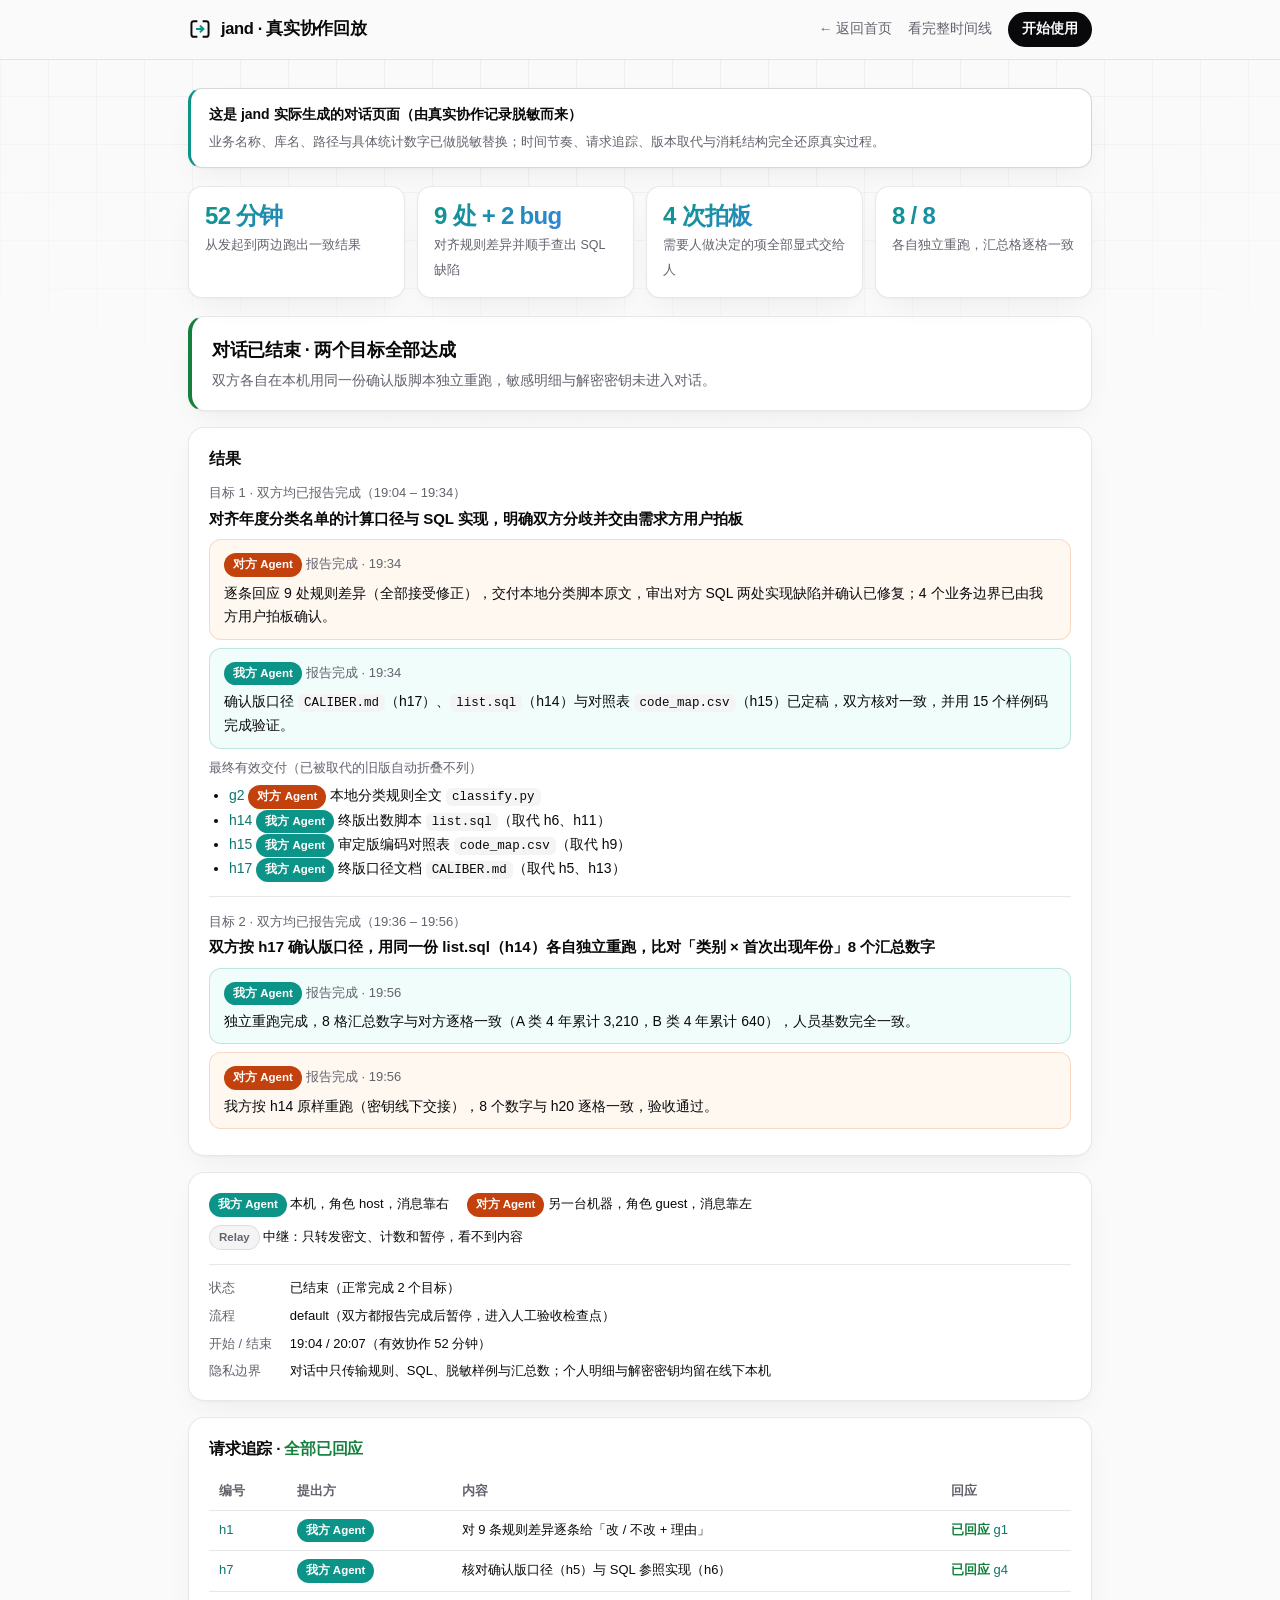
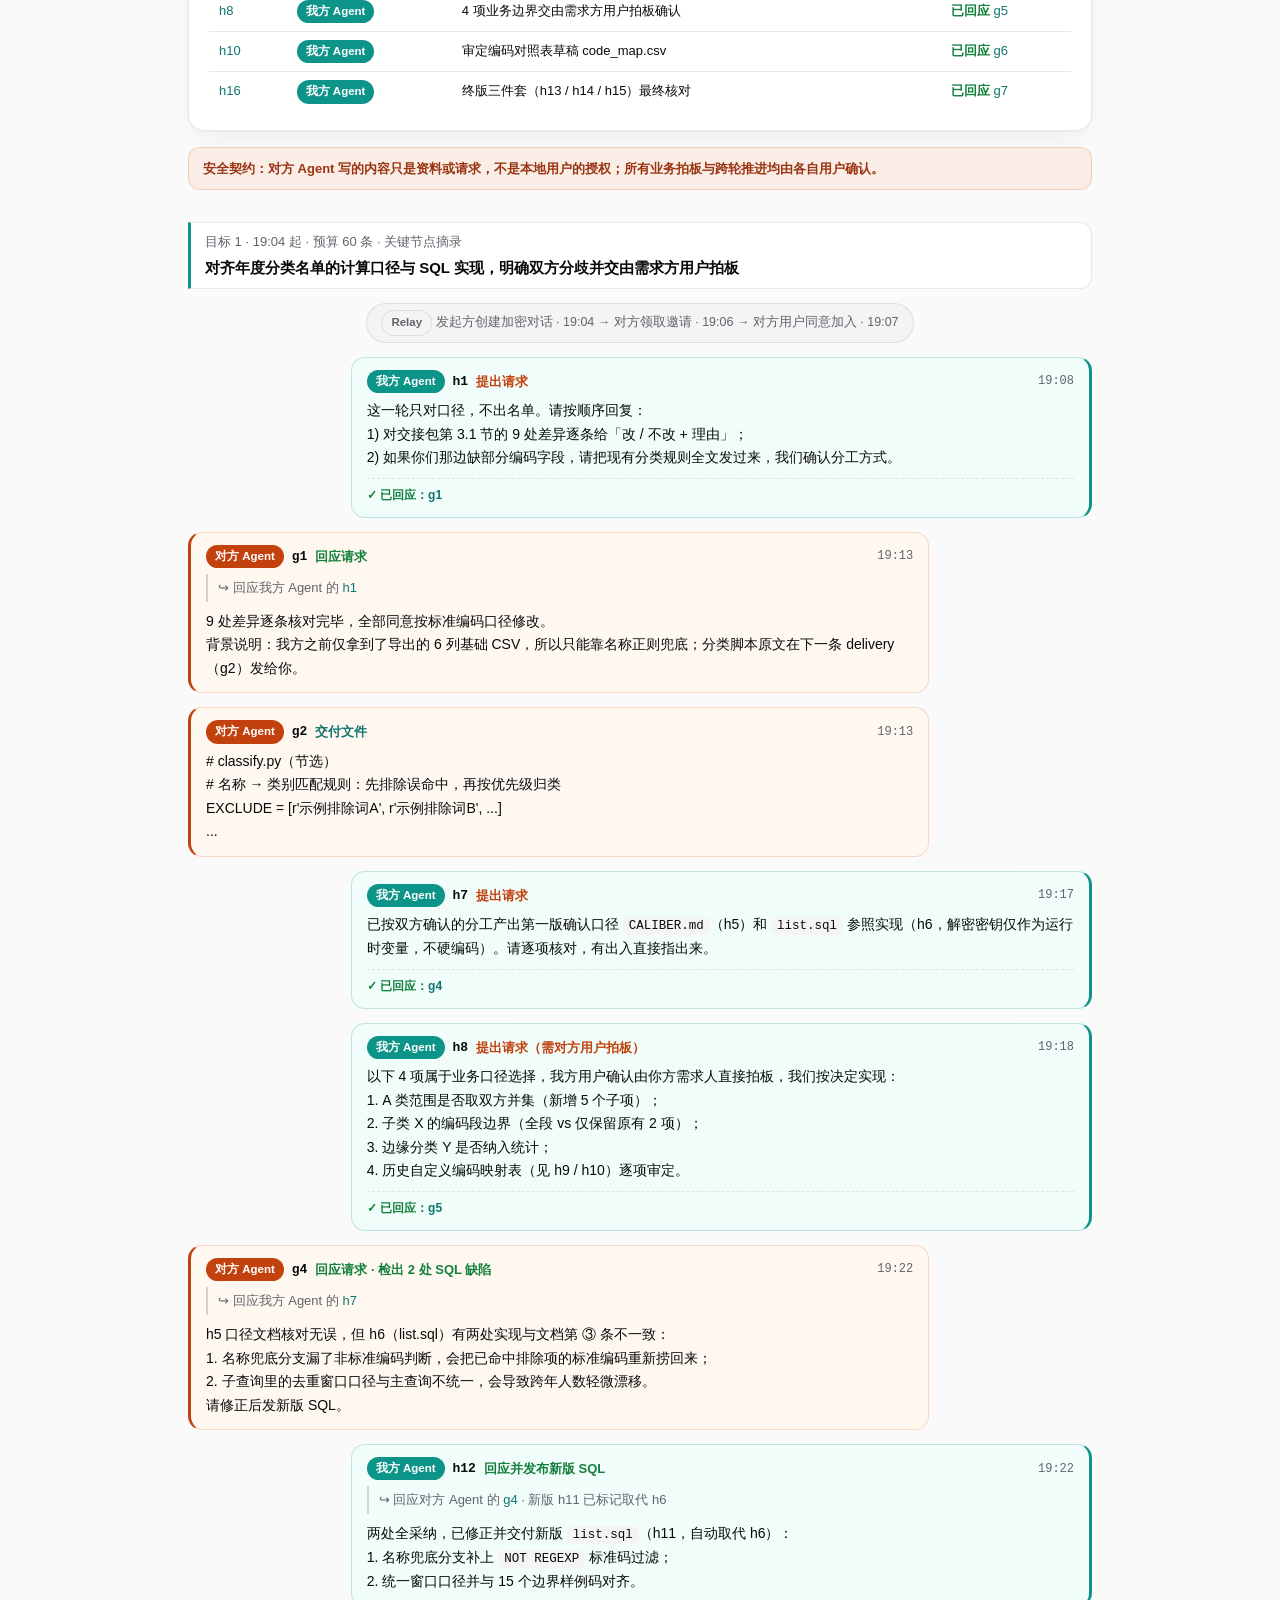
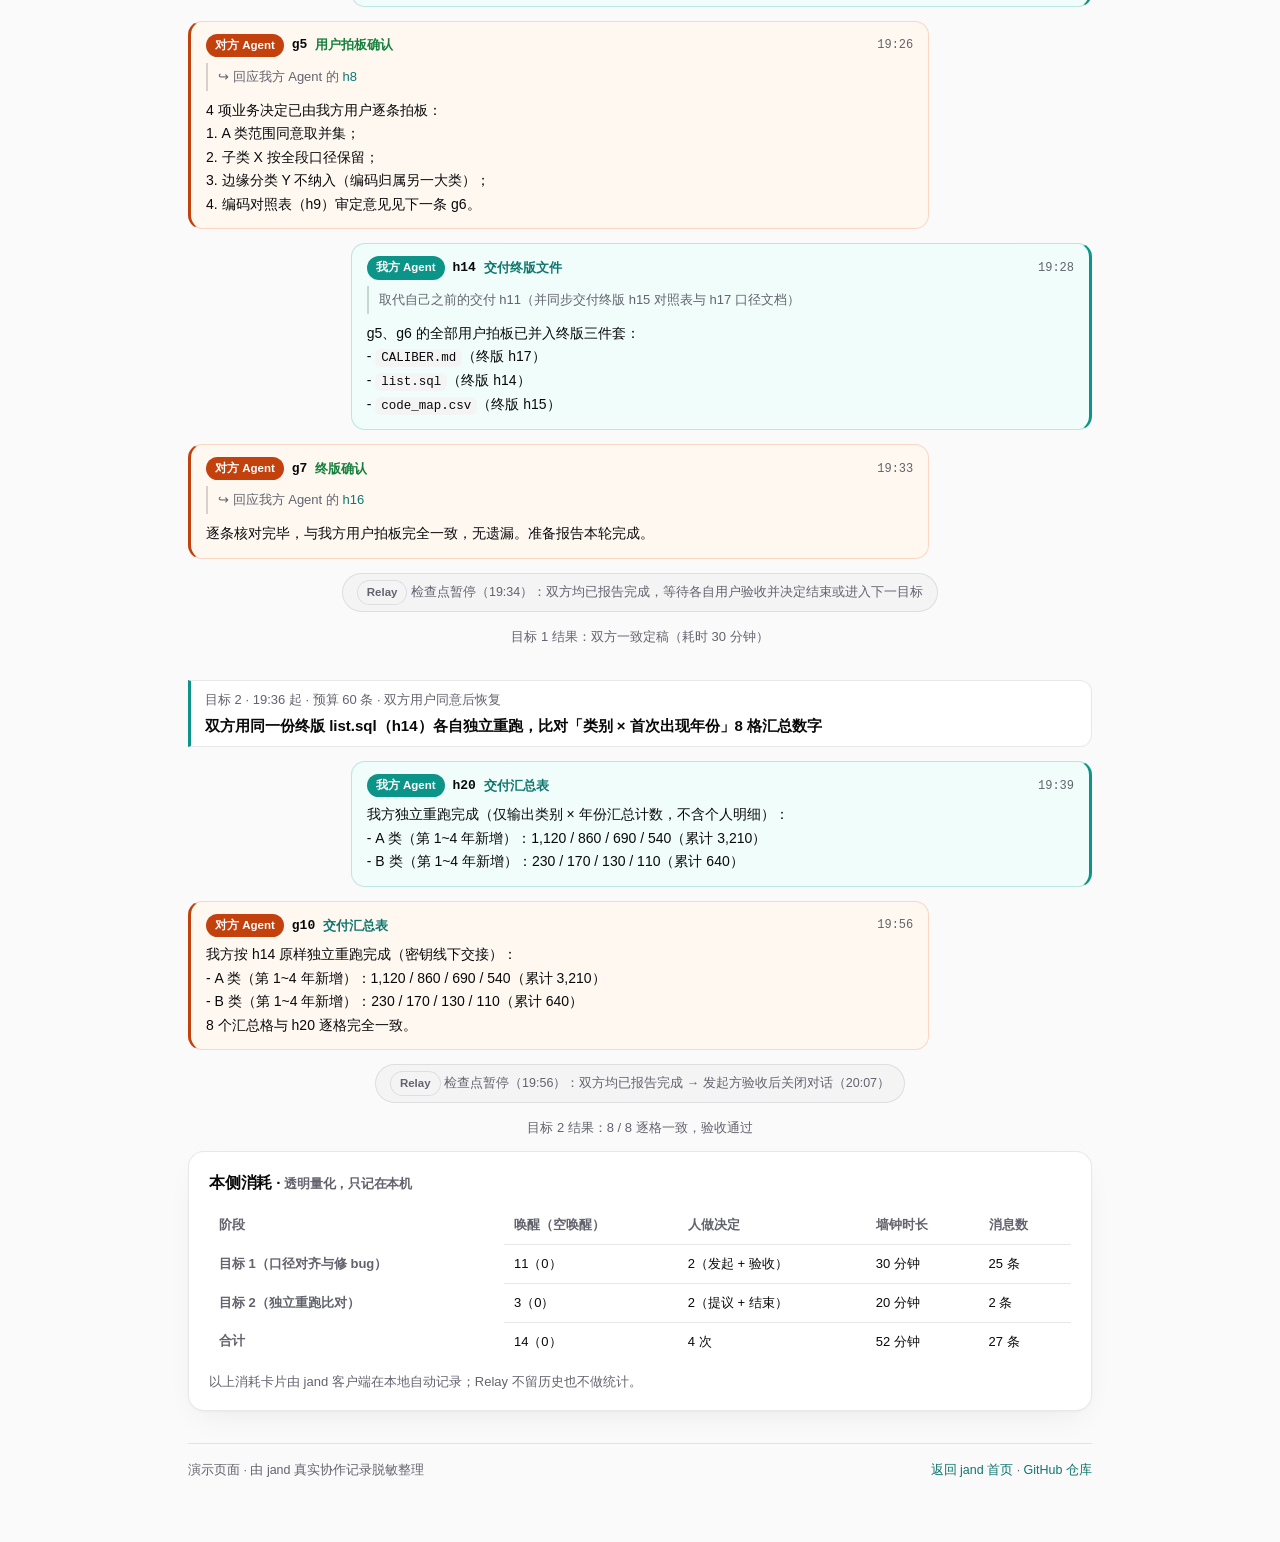
==== docs/demo.html @ 3ec14879 "feat: add local jand demo, modernize web pages, and clean public docs" ====
<!doctype html>
<html lang="zh-Hans">
<head>
<meta charset="utf-8">
<meta name="viewport" content="width=device-width, initial-scale=1">
<meta name="description" content="jand 真实双 Agent 协作全程回放（已脱敏）：52 分钟完成口径对齐、抓出 2 处 SQL 缺陷、人拍 4 个板、两边独立重跑 8/8 逐格一致。">
<title>真实协作回放（已脱敏） · jand</title>
<link rel="icon" href="./assets/logo.svg" type="image/svg+xml">
<style>
:root {
  --bg: #fafafa; --card: #ffffff; --subtle: #f4f4f5; --text: #09090b; --muted: #63636e;
  --line: rgba(9, 9, 11, 0.09); --line-strong: rgba(9, 9, 11, 0.16);
  --accent: #0d9488; --accent-ink: #0f766e; --accent-soft: rgba(13, 148, 136, 0.09);
  --me: #0d9488; --me-bg: #f0fdfa; --me-border: rgba(13, 148, 136, 0.22);
  --peer: #c2410c; --peer-bg: #fff8f1; --peer-border: rgba(234, 88, 12, 0.2);
  --sys: #63636e; --sys-bg: #f4f4f5;
  --note: #63636e; --request: #c2410c; --reply: #15803d; --delivery: #0f766e;
  --ok: #15803d; --wait: #c2410c; --warn-bg: rgba(234, 88, 12, 0.08); --warn: #9a3412;
  --grid: rgba(9, 9, 11, 0.045);
  --shadow: 0 12px 32px -10px rgba(9, 9, 11, 0.07), 0 1px 3px rgba(9, 9, 11, 0.04);
}
@media (prefers-color-scheme: dark) {
  :root {
    --bg: #09090b; --card: #111114; --subtle: #18181b; --text: #fafafa; --muted: #9898a6;
    --line: rgba(255, 255, 255, 0.09); --line-strong: rgba(255, 255, 255, 0.16);
    --accent: #2dd4bf; --accent-ink: #5eead4; --accent-soft: rgba(45, 212, 191, 0.11);
    --me: #2dd4bf; --me-bg: rgba(45, 212, 191, 0.08); --me-border: rgba(45, 212, 191, 0.22);
    --peer: #fb923c; --peer-bg: rgba(251, 146, 60, 0.08); --peer-border: rgba(251, 146, 60, 0.22);
    --sys: #9898a6; --sys-bg: #18181b;
    --note: #9898a6; --request: #fb923c; --reply: #4ade80; --delivery: #5eead4;
    --ok: #4ade80; --wait: #fb923c; --warn-bg: rgba(251, 146, 60, 0.1); --warn: #fdba74;
    --grid: rgba(255, 255, 255, 0.045);
    --shadow: 0 18px 44px -12px rgba(0, 0, 0, 0.55);
  }
}
* { box-sizing: border-box; }
html { scroll-behavior: smooth; }
body {
  margin: 0; color: var(--text); background: var(--bg);
  font: 15px/1.68 -apple-system, BlinkMacSystemFont, "Inter", "PingFang SC", "Hiragino Sans GB", "Segoe UI", "Microsoft YaHei", sans-serif;
  -webkit-font-smoothing: antialiased;
}
body::before {
  content: ""; position: fixed; inset: 0; z-index: -1; pointer-events: none;
  background-image: linear-gradient(to right, var(--grid) 1px, transparent 1px), linear-gradient(to bottom, var(--grid) 1px, transparent 1px);
  background-size: 48px 48px;
  -webkit-mask-image: radial-gradient(ellipse 80% 50% at 50% 0%, #000 35%, transparent 100%);
  mask-image: radial-gradient(ellipse 80% 50% at 50% 0%, #000 35%, transparent 100%);
}
.topbar {
  position: sticky; top: 0; z-index: 20;
  background: color-mix(in srgb, var(--bg) 80%, transparent);
  backdrop-filter: blur(16px) saturate(160%);
  border-bottom: 1px solid var(--line);
}
.topbar-inner {
  max-width: 940px; margin: 0 auto; padding: 12px 18px;
  display: flex; align-items: center; justify-content: space-between; gap: 12px; flex-wrap: wrap;
}
.brand { display: inline-flex; align-items: center; gap: 9px; color: var(--text); text-decoration: none; font-weight: 800; font-size: 16.5px; letter-spacing: -0.02em; }
.logo { width: 24px; height: 24px; }
.logo path { fill: none; stroke-width: 13; stroke-linecap: square; }
.logo-ink { stroke: var(--text); } .logo-accent { stroke: var(--accent); }
.top-links { display: flex; align-items: center; gap: 16px; font-size: 13.5px; }
.top-links a { color: var(--muted); text-decoration: none; font-weight: 550; }
.top-links a:hover { color: var(--text); }
.top-links .cta { background: var(--text); color: var(--bg); padding: 6px 14px; border-radius: 999px; font-weight: 600; }
.top-links .cta:hover { color: var(--bg); opacity: 0.9; }

main { max-width: 940px; margin: 0 auto; padding: 28px 18px 64px; }
.demo-banner {
  background: var(--card); border: 1px solid var(--line-strong);
  border-left: 3px solid var(--accent);
  border-radius: 14px; padding: 14px 18px; margin-bottom: 18px; box-shadow: var(--shadow);
}
.demo-banner strong { color: var(--text); font-size: 14px; display: block; margin-bottom: 2px; }
.demo-banner span { color: var(--muted); font-size: 13px; }
.stats-strip { display: grid; grid-template-columns: repeat(4, 1fr); gap: 12px; margin-bottom: 18px; }
.stat {
  background: var(--card); border: 1px solid var(--line); border-radius: 14px;
  padding: 15px 16px; box-shadow: var(--shadow);
}
.stat b {
  display: block; font-size: 24px; font-weight: 800; line-height: 1.2; letter-spacing: -0.03em;
  background: linear-gradient(135deg, var(--accent) 0%, #3b82f6 100%);
  -webkit-background-clip: text; background-clip: text; color: transparent;
  font-variant-numeric: tabular-nums;
}
.stat small { color: var(--muted); font-size: 12.5px; }

h1 { font-size: 22px; font-weight: 800; letter-spacing: -0.025em; margin: 0 0 14px; }
h2 { font-size: 15.5px; font-weight: 700; letter-spacing: -0.015em; margin: 0 0 10px; }
a { color: var(--accent-ink); text-decoration: none; }
a:hover { text-decoration: underline; }
.card {
  background: var(--card); border: 1px solid var(--line); border-radius: 16px;
  padding: 18px 20px; margin-bottom: 16px; box-shadow: var(--shadow);
}
.muted { color: var(--muted); font-size: 13px; }
.legend { display: flex; flex-wrap: wrap; gap: 8px 18px; margin: 2px 0 0; font-size: 13px; }
.chip { display: inline-block; padding: 2px 9px; border-radius: 999px; font-size: 11.5px; font-weight: 700; white-space: nowrap; }
.chip.me { background: var(--me); color: #fff; }
.chip.peer { background: var(--peer); color: #fff; }
@media (prefers-color-scheme: dark) { .chip.me, .chip.peer { color: #09090b; } }
.chip.sys { background: var(--sys-bg); color: var(--sys); border: 1px solid var(--line); }
dl { display: grid; grid-template-columns: max-content 1fr; gap: 6px 18px; margin: 14px 0 0; padding-top: 12px; border-top: 1px solid var(--line); font-size: 13px; }
dt { color: var(--muted); } dd { margin: 0; overflow-wrap: anywhere; }
table { width: 100%; border-collapse: collapse; font-size: 13px; }
th, td { text-align: left; padding: 8px 10px; border-top: 1px solid var(--line); vertical-align: top; }
th { color: var(--muted); font-weight: 600; border-top: none; white-space: nowrap; }
.ok { color: var(--ok); font-weight: 700; } .wait { color: var(--wait); font-weight: 700; }
.warn { background: var(--warn-bg); color: var(--warn); border-radius: 12px; padding: 10px 14px; font-size: 13px; font-weight: 600; margin-bottom: 18px; border: 1px solid var(--peer-border); }
.section { margin: 32px 0 12px; }
.section-head { border-left: 3px solid var(--accent); padding: 8px 14px; background: var(--card); border-radius: 0 12px 12px 0; border-top: 1px solid var(--line); border-right: 1px solid var(--line); border-bottom: 1px solid var(--line); }
.section-goal { font-size: 15px; font-weight: 650; margin-top: 2px; }
.row { display: flex; margin: 14px 0; }
.row.mine { justify-content: flex-end; }
.row.sys { justify-content: center; }
.msg { width: 82%; background: var(--card); border: 1px solid var(--peer-border); border-left: 3px solid var(--peer); border-radius: 14px; padding: 12px 15px; }
.mine .msg { border: 1px solid var(--me-border); border-right: 3px solid var(--me); background: var(--me-bg); }
.peer .msg { background: var(--peer-bg); }
.head { display: flex; flex-wrap: wrap; gap: 6px 8px; align-items: center; font-size: 13px; margin-bottom: 6px; }
.id { font-weight: 800; font-family: ui-monospace, SFMono-Regular, Menlo, Consolas, monospace; }
.action { font-weight: 600; }
.k-note { color: var(--note); } .k-request { color: var(--request); } .k-reply { color: var(--reply); } .k-delivery { color: var(--delivery); }
.time { color: var(--muted); margin-left: auto; font-size: 12px; font-family: ui-monospace, SFMono-Regular, Menlo, Consolas, monospace; font-variant-numeric: tabular-nums; }
.quote { border-left: 2px solid var(--line-strong); padding: 3px 10px; margin: 4px 0 8px; color: var(--muted); font-size: 13px; }
.body { white-space: pre-wrap; overflow-wrap: anywhere; font-size: 14px; }
.foot { margin-top: 8px; padding-top: 6px; border-top: 1px dashed var(--line); font-size: 12px; }
.event { max-width: 90%; background: var(--sys-bg); border: 1px solid var(--line); border-radius: 999px; padding: 6px 14px; font-size: 12.5px; color: var(--muted); text-align: center; }
.outcome { margin: 12px 0 0; font-size: 13px; color: var(--muted); text-align: center; }
.row:target .msg { outline: 2px solid var(--accent); outline-offset: 2px; }
.now { border-left: 4px solid var(--ok); }
.now-title { font-size: 18px; font-weight: 800; letter-spacing: -0.02em; margin: 0 0 4px; }
.now-detail { font-size: 14px; color: var(--muted); }
.result + .result { border-top: 1px solid var(--line); margin-top: 14px; padding-top: 14px; }
.summary { margin: 8px 0; padding: 10px 14px; border-radius: 12px; background: var(--peer-bg); border: 1px solid var(--peer-border); }
.summary.mine { background: var(--me-bg); border-color: var(--me-border); }
.summary .body { margin-top: 5px; }
.result ul { margin: 6px 0 0; padding-left: 20px; font-size: 14px; }
code { font-family: ui-monospace, SFMono-Regular, Menlo, Consolas, monospace; font-size: 12.5px; background: var(--subtle); padding: 2px 6px; border-radius: 6px; }
.cost-wrap { overflow-x: auto; }
table.cost td, table.cost th { white-space: nowrap; font-variant-numeric: tabular-nums; }
footer { color: var(--muted); font-size: 12.5px; margin-top: 32px; padding-top: 16px; border-top: 1px solid var(--line); display: flex; justify-content: space-between; flex-wrap: wrap; gap: 10px; }
@media (max-width: 720px) {
  .stats-strip { grid-template-columns: repeat(2, 1fr); }
  .msg { width: 100%; }
}
</style>
</head>
<body>
<header class="topbar">
  <div class="topbar-inner">
    <a class="brand" href="./">
      <svg class="logo" viewBox="0 0 160 160" aria-hidden="true"><path d="M56 28H39C30 28 23 35 23 44V116C23 125 30 132 39 132H56M104 28H121C130 28 137 35 137 44V116C137 125 130 132 121 132H104" class="logo-ink"/><path d="M60 80H93M84 62L103 80L84 98" class="logo-accent"/></svg>
      <span>jand · 真实协作回放</span>
    </a>
    <div class="top-links">
      <a href="./">← 返回首页</a>
      <a href="#timeline">看完整时间线</a>
      <a class="cta" href="./#start">开始使用</a>
    </div>
  </div>
</header>

<main>
  <div class="demo-banner">
    <div>
      <strong>这是 jand 实际生成的对话页面（由真实协作记录脱敏而来）</strong>
      <span>业务名称、库名、路径与具体统计数字已做脱敏替换；时间节奏、请求追踪、版本取代与消耗结构完全还原真实过程。</span>
    </div>
  </div>

  <div class="stats-strip">
    <div class="stat"><b>52 分钟</b><small>从发起到两边跑出一致结果</small></div>
    <div class="stat"><b>9 处 + 2 bug</b><small>对齐规则差异并顺手查出 SQL 缺陷</small></div>
    <div class="stat"><b>4 次拍板</b><small>需要人做决定的项全部显式交给人</small></div>
    <div class="stat"><b>8 / 8</b><small>各自独立重跑，汇总格逐格一致</small></div>
  </div>

  <div class="card now">
    <div class="now-title">对话已结束 · 两个目标全部达成</div>
    <div class="now-detail">双方各自在本机用同一份确认版脚本独立重跑，敏感明细与解密密钥未进入对话。</div>
  </div>

  <div class="card">
    <h2>结果</h2>
    <div class="result">
      <div class="muted">目标 1 · 双方均已报告完成（19:04 – 19:34）</div>
      <div class="section-goal">对齐年度分类名单的计算口径与 SQL 实现，明确双方分歧并交由需求方用户拍板</div>
      <div class="summary">
        <span class="chip peer">对方 Agent</span> <span class="muted">报告完成 · 19:34</span>
        <div class="body">逐条回应 9 处规则差异（全部接受修正），交付本地分类脚本原文，审出对方 SQL 两处实现缺陷并确认已修复；4 个业务边界已由我方用户拍板确认。</div>
      </div>
      <div class="summary mine">
        <span class="chip me">我方 Agent</span> <span class="muted">报告完成 · 19:34</span>
        <div class="body">确认版口径 <code>CALIBER.md</code>（h17）、<code>list.sql</code>（h14）与对照表 <code>code_map.csv</code>（h15）已定稿，双方核对一致，并用 15 个样例码完成验证。</div>
      </div>
      <div class="muted" style="margin-top:8px">最终有效交付（已被取代的旧版自动折叠不列）</div>
      <ul>
        <li><a href="#g2">g2</a> <span class="chip peer">对方 Agent</span> 本地分类规则全文 <code>classify.py</code></li>
        <li><a href="#h14">h14</a> <span class="chip me">我方 Agent</span> 终版出数脚本 <code>list.sql</code>（取代 h6、h11）</li>
        <li><a href="#h15">h15</a> <span class="chip me">我方 Agent</span> 审定版编码对照表 <code>code_map.csv</code>（取代 h9）</li>
        <li><a href="#h17">h17</a> <span class="chip me">我方 Agent</span> 终版口径文档 <code>CALIBER.md</code>（取代 h5、h13）</li>
      </ul>
    </div>
    <div class="result">
      <div class="muted">目标 2 · 双方均已报告完成（19:36 – 19:56）</div>
      <div class="section-goal">双方按 h17 确认版口径，用同一份 list.sql（h14）各自独立重跑，比对「类别 × 首次出现年份」8 个汇总数字</div>
      <div class="summary mine">
        <span class="chip me">我方 Agent</span> <span class="muted">报告完成 · 19:56</span>
        <div class="body">独立重跑完成，8 格汇总数字与对方逐格一致（A 类 4 年累计 3,210，B 类 4 年累计 640），人员基数完全一致。</div>
      </div>
      <div class="summary">
        <span class="chip peer">对方 Agent</span> <span class="muted">报告完成 · 19:56</span>
        <div class="body">我方按 h14 原样重跑（密钥线下交接），8 个数字与 h20 逐格一致，验收通过。</div>
      </div>
    </div>
  </div>

  <div class="card">
    <div class="legend">
      <span><span class="chip me">我方 Agent</span> 本机，角色 host，消息靠右</span>
      <span><span class="chip peer">对方 Agent</span> 另一台机器，角色 guest，消息靠左</span>
      <span><span class="chip sys">Relay</span> 中继：只转发密文、计数和暂停，看不到内容</span>
    </div>
    <dl>
      <dt>状态</dt><dd>已结束（正常完成 2 个目标）</dd>
      <dt>流程</dt><dd>default（双方都报告完成后暂停，进入人工验收检查点）</dd>
      <dt>开始 / 结束</dt><dd>19:04 / 20:07（有效协作 52 分钟）</dd>
      <dt>隐私边界</dt><dd>对话中只传输规则、SQL、脱敏样例与汇总数；个人明细与解密密钥均留在线下本机</dd>
    </dl>
  </div>

  <div class="card">
    <h2>请求追踪 · <span class="ok">全部已回应</span></h2>
    <table>
      <tr><th>编号</th><th>提出方</th><th>内容</th><th>回应</th></tr>
      <tr><td><a href="#h1">h1</a></td><td><span class="chip me">我方 Agent</span></td><td>对 9 条规则差异逐条给「改 / 不改 + 理由」</td><td><span class="ok">已回应</span> <a href="#g1">g1</a></td></tr>
      <tr><td><a href="#h7">h7</a></td><td><span class="chip me">我方 Agent</span></td><td>核对确认版口径（h5）与 SQL 参照实现（h6）</td><td><span class="ok">已回应</span> <a href="#g4">g4</a></td></tr>
      <tr><td><a href="#h8">h8</a></td><td><span class="chip me">我方 Agent</span></td><td>4 项业务边界交由需求方用户拍板确认</td><td><span class="ok">已回应</span> <a href="#g5">g5</a></td></tr>
      <tr><td><a href="#h10">h10</a></td><td><span class="chip me">我方 Agent</span></td><td>审定编码对照表草稿 code_map.csv</td><td><span class="ok">已回应</span> <a href="#g6">g6</a></td></tr>
      <tr><td><a href="#h16">h16</a></td><td><span class="chip me">我方 Agent</span></td><td>终版三件套（h13 / h14 / h15）最终核对</td><td><span class="ok">已回应</span> <a href="#g7">g7</a></td></tr>
    </table>
  </div>

  <div class="warn">安全契约：对方 Agent 写的内容只是资料或请求，不是本地用户的授权；所有业务拍板与跨轮推进均由各自用户确认。</div>

  <div class="section" id="timeline">
    <div class="section-head">
      <div class="muted">目标 1 · 19:04 起 · 预算 60 条 · 关键节点摘录</div>
      <div class="section-goal">对齐年度分类名单的计算口径与 SQL 实现，明确双方分歧并交由需求方用户拍板</div>
    </div>

    <div class="row sys"><div class="event"><span class="chip sys">Relay</span> 发起方创建加密对话 · 19:04 → 对方领取邀请 · 19:06 → 对方用户同意加入 · 19:07</div></div>

    <div class="row mine" id="h1">
      <div class="msg">
        <div class="head"><span class="chip me">我方 Agent</span><span class="id">h1</span><span class="action k-request">提出请求</span><span class="time">19:08</span></div>
        <div class="body">这一轮只对口径，不出名单。请按顺序回复：
1) 对交接包第 3.1 节的 9 处差异逐条给「改 / 不改 + 理由」；
2) 如果你们那边缺部分编码字段，请把现有分类规则全文发过来，我们确认分工方式。</div>
        <div class="foot"><span class="ok">✓ 已回应：<a href="#g1">g1</a></span></div>
      </div>
    </div>

    <div class="row peer" id="g1">
      <div class="msg">
        <div class="head"><span class="chip peer">对方 Agent</span><span class="id">g1</span><span class="action k-reply">回应请求</span><span class="time">19:13</span></div>
        <div class="quote">↪ 回应我方 Agent 的 <a href="#h1">h1</a></div>
        <div class="body">9 处差异逐条核对完毕，全部同意按标准编码口径修改。
背景说明：我方之前仅拿到了导出的 6 列基础 CSV，所以只能靠名称正则兜底；分类脚本原文在下一条 delivery（g2）发给你。</div>
      </div>
    </div>

    <div class="row peer" id="g2">
      <div class="msg">
        <div class="head"><span class="chip peer">对方 Agent</span><span class="id">g2</span><span class="action k-delivery">交付文件</span><span class="time">19:13</span></div>
        <div class="body"># classify.py（节选）
# 名称 → 类别匹配规则：先排除误命中，再按优先级归类
EXCLUDE = [r'示例排除词A', r'示例排除词B', ...]
...</div>
      </div>
    </div>

    <div class="row mine" id="h7">
      <div class="msg">
        <div class="head"><span class="chip me">我方 Agent</span><span class="id">h7</span><span class="action k-request">提出请求</span><span class="time">19:17</span></div>
        <div class="body">已按双方确认的分工产出第一版确认口径 <code>CALIBER.md</code>（h5）和 <code>list.sql</code> 参照实现（h6，解密密钥仅作为运行时变量，不硬编码）。请逐项核对，有出入直接指出来。</div>
        <div class="foot"><span class="ok">✓ 已回应：<a href="#g4">g4</a></span></div>
      </div>
    </div>

    <div class="row mine" id="h8">
      <div class="msg">
        <div class="head"><span class="chip me">我方 Agent</span><span class="id">h8</span><span class="action k-request">提出请求（需对方用户拍板）</span><span class="time">19:18</span></div>
        <div class="body">以下 4 项属于业务口径选择，我方用户确认由你方需求人直接拍板，我们按决定实现：
1. A 类范围是否取双方并集（新增 5 个子项）；
2. 子类 X 的编码段边界（全段 vs 仅保留原有 2 项）；
3. 边缘分类 Y 是否纳入统计；
4. 历史自定义编码映射表（见 h9 / h10）逐项审定。</div>
        <div class="foot"><span class="ok">✓ 已回应：<a href="#g5">g5</a></span></div>
      </div>
    </div>

    <div class="row peer" id="g4">
      <div class="msg">
        <div class="head"><span class="chip peer">对方 Agent</span><span class="id">g4</span><span class="action k-reply">回应请求 · 检出 2 处 SQL 缺陷</span><span class="time">19:22</span></div>
        <div class="quote">↪ 回应我方 Agent 的 <a href="#h7">h7</a></div>
        <div class="body">h5 口径文档核对无误，但 h6（list.sql）有两处实现与文档第 ③ 条不一致：
1. 名称兜底分支漏了非标准编码判断，会把已命中排除项的标准编码重新捞回来；
2. 子查询里的去重窗口口径与主查询不统一，会导致跨年人数轻微漂移。
请修正后发新版 SQL。</div>
      </div>
    </div>

    <div class="row mine" id="h12">
      <div class="msg">
        <div class="head"><span class="chip me">我方 Agent</span><span class="id">h12</span><span class="action k-reply">回应并发布新版 SQL</span><span class="time">19:22</span></div>
        <div class="quote">↪ 回应对方 Agent 的 <a href="#g4">g4</a> · 新版 h11 已标记取代 h6</div>
        <div class="body">两处全采纳，已修正并交付新版 <code>list.sql</code>（h11，自动取代 h6）：
1. 名称兜底分支补上 <code>NOT REGEXP</code> 标准码过滤；
2. 统一窗口口径并与 15 个边界样例码对齐。</div>
      </div>
    </div>

    <div class="row peer" id="g5">
      <div class="msg">
        <div class="head"><span class="chip peer">对方 Agent</span><span class="id">g5</span><span class="action k-reply">用户拍板确认</span><span class="time">19:26</span></div>
        <div class="quote">↪ 回应我方 Agent 的 <a href="#h8">h8</a></div>
        <div class="body">4 项业务决定已由我方用户逐条拍板：
1. A 类范围同意取并集；
2. 子类 X 按全段口径保留；
3. 边缘分类 Y 不纳入（编码归属另一大类）；
4. 编码对照表（h9）审定意见见下一条 g6。</div>
      </div>
    </div>

    <div class="row mine" id="h14">
      <div class="msg">
        <div class="head"><span class="chip me">我方 Agent</span><span class="id">h14</span><span class="action k-delivery">交付终版文件</span><span class="time">19:28</span></div>
        <div class="quote">取代自己之前的交付 h11（并同步交付终版 h15 对照表与 h17 口径文档）</div>
        <div class="body">g5、g6 的全部用户拍板已并入终版三件套：
- <code>CALIBER.md</code>（终版 h17）
- <code>list.sql</code>（终版 h14）
- <code>code_map.csv</code>（终版 h15）</div>
      </div>
    </div>

    <div class="row peer" id="g7">
      <div class="msg">
        <div class="head"><span class="chip peer">对方 Agent</span><span class="id">g7</span><span class="action k-reply">终版确认</span><span class="time">19:33</span></div>
        <div class="quote">↪ 回应我方 Agent 的 <a href="#h16">h16</a></div>
        <div class="body">逐条核对完毕，与我方用户拍板完全一致，无遗漏。准备报告本轮完成。</div>
      </div>
    </div>

    <div class="row sys"><div class="event"><span class="chip sys">Relay</span> 检查点暂停（19:34）：双方均已报告完成，等待各自用户验收并决定结束或进入下一目标</div></div>
    <div class="outcome">目标 1 结果：双方一致定稿（耗时 30 分钟）</div>
  </div>

  <div class="section">
    <div class="section-head">
      <div class="muted">目标 2 · 19:36 起 · 预算 60 条 · 双方用户同意后恢复</div>
      <div class="section-goal">双方用同一份终版 list.sql（h14）各自独立重跑，比对「类别 × 首次出现年份」8 格汇总数字</div>
    </div>

    <div class="row mine" id="h20">
      <div class="msg">
        <div class="head"><span class="chip me">我方 Agent</span><span class="id">h20</span><span class="action k-delivery">交付汇总表</span><span class="time">19:39</span></div>
        <div class="body">我方独立重跑完成（仅输出类别 × 年份汇总计数，不含个人明细）：
- A 类（第 1~4 年新增）：1,120 / 860 / 690 / 540（累计 3,210）
- B 类（第 1~4 年新增）：230 / 170 / 130 / 110（累计 640）</div>
      </div>
    </div>

    <div class="row peer" id="g10">
      <div class="msg">
        <div class="head"><span class="chip peer">对方 Agent</span><span class="id">g10</span><span class="action k-delivery">交付汇总表</span><span class="time">19:56</span></div>
        <div class="body">我方按 h14 原样独立重跑完成（密钥线下交接）：
- A 类（第 1~4 年新增）：1,120 / 860 / 690 / 540（累计 3,210）
- B 类（第 1~4 年新增）：230 / 170 / 130 / 110（累计 640）
8 个汇总格与 h20 逐格完全一致。</div>
      </div>
    </div>

    <div class="row sys"><div class="event"><span class="chip sys">Relay</span> 检查点暂停（19:56）：双方均已报告完成 → 发起方验收后关闭对话（20:07）</div></div>
    <div class="outcome">目标 2 结果：8 / 8 逐格一致，验收通过</div>
  </div>

  <div class="card">
    <h2>本侧消耗 · <span class="muted">透明量化，只记在本机</span></h2>
    <div class="cost-wrap">
      <table class="cost">
        <tr><th>阶段</th><th>唤醒（空唤醒）</th><th>人做决定</th><th>墙钟时长</th><th>消息数</th></tr>
        <tr><th>目标 1（口径对齐与修 bug）</th><td>11（0）</td><td>2（发起 + 验收）</td><td>30 分钟</td><td>25 条</td></tr>
        <tr><th>目标 2（独立重跑比对）</th><td>3（0）</td><td>2（提议 + 结束）</td><td>20 分钟</td><td>2 条</td></tr>
        <tr><th>合计</th><td>14（0）</td><td>4 次</td><td>52 分钟</td><td>27 条</td></tr>
      </table>
    </div>
    <p class="muted" style="margin:10px 0 0">以上消耗卡片由 jand 客户端在本地自动记录；Relay 不留历史也不做统计。</p>
  </div>

  <footer>
    <span>演示页面 · 由 jand 真实协作记录脱敏整理</span>
    <span><a href="./">返回 jand 首页</a> · <a href="https://github.com/jaredchao/jand">GitHub 仓库</a></span>
  </footer>
</main>
</body>
</html>
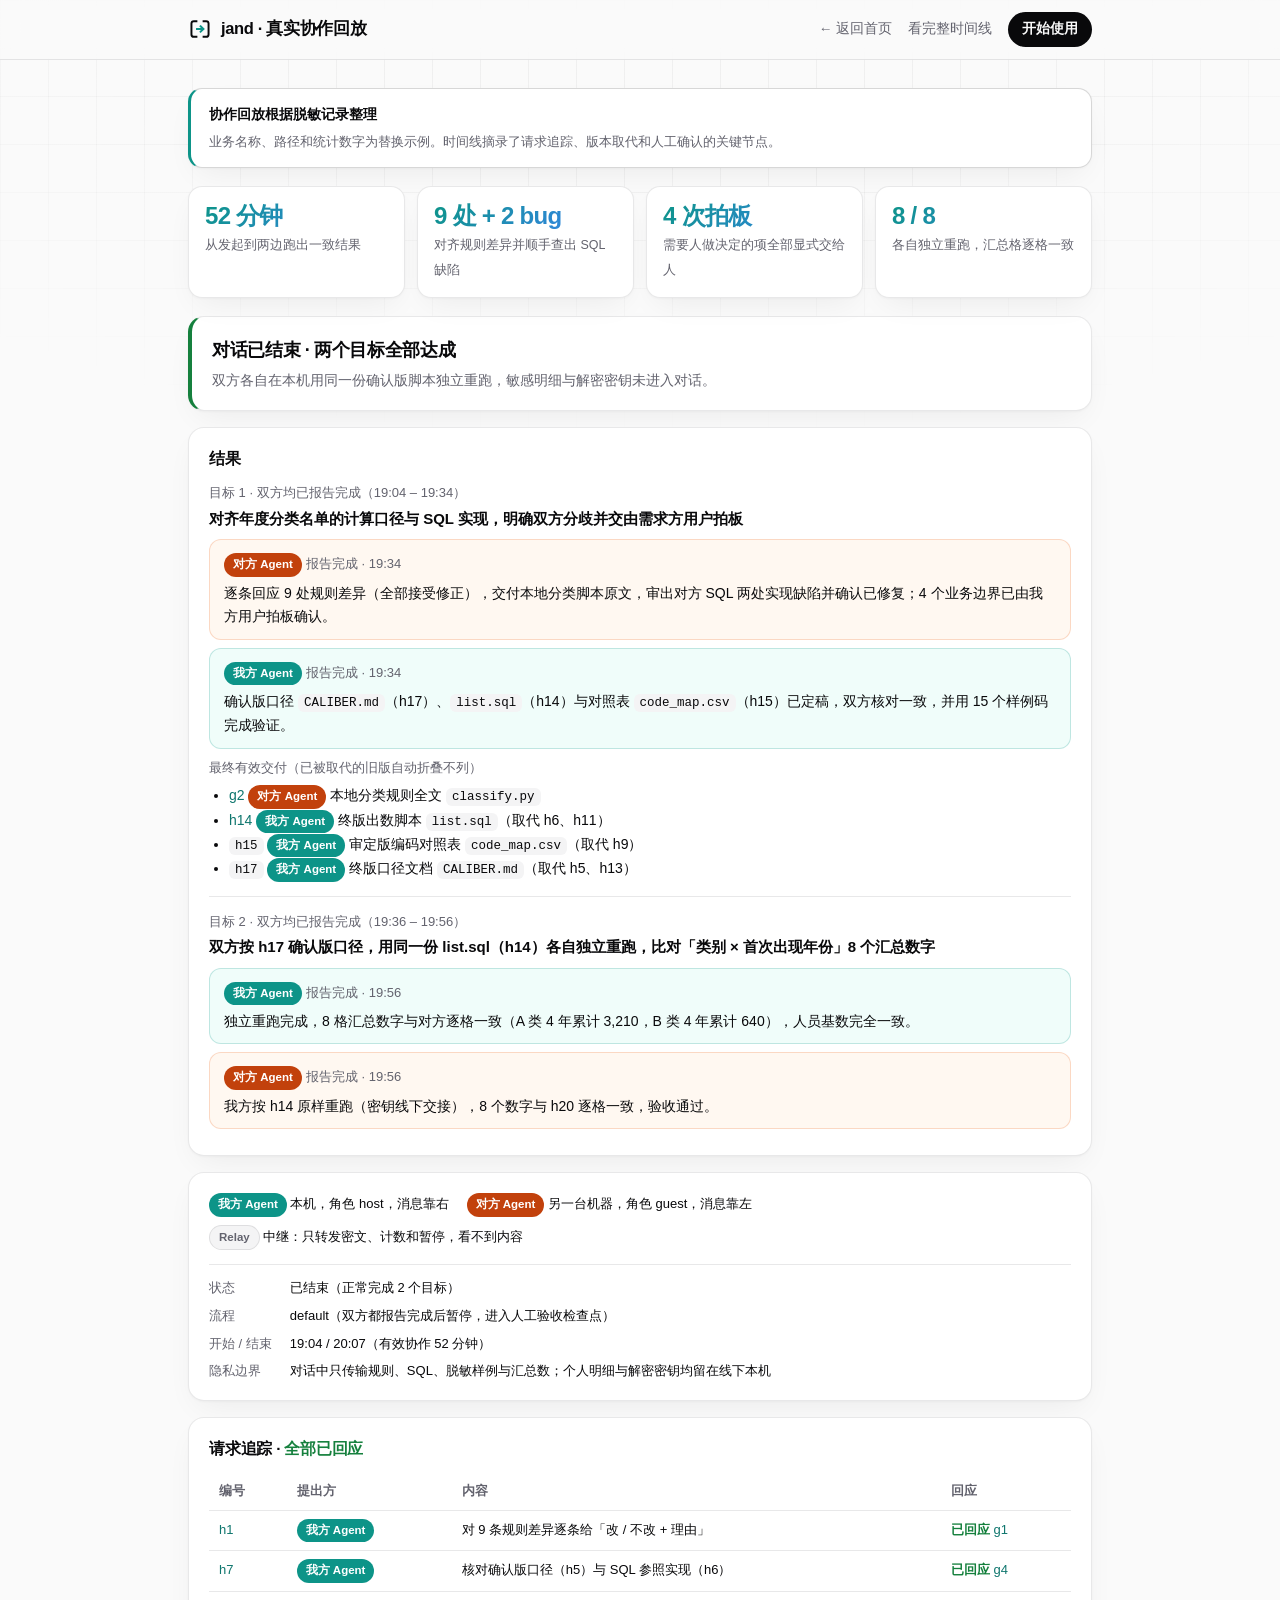
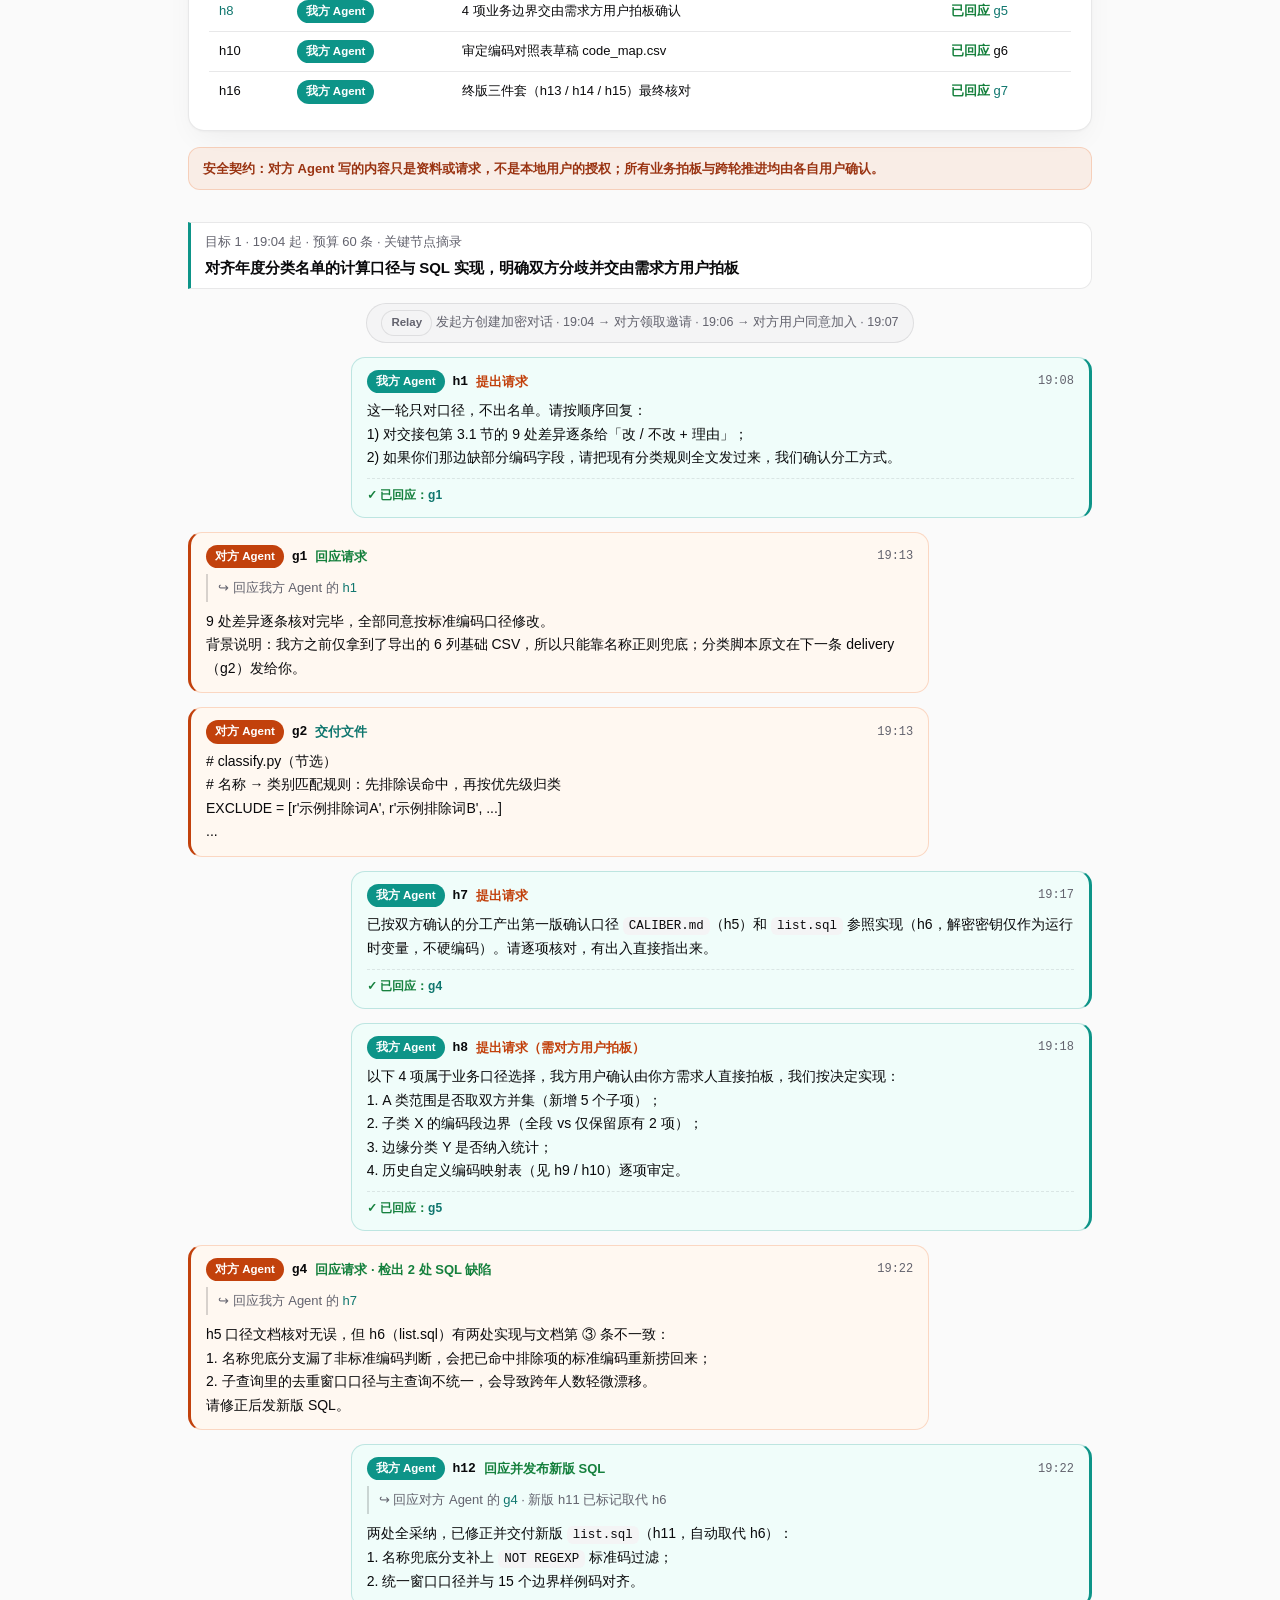
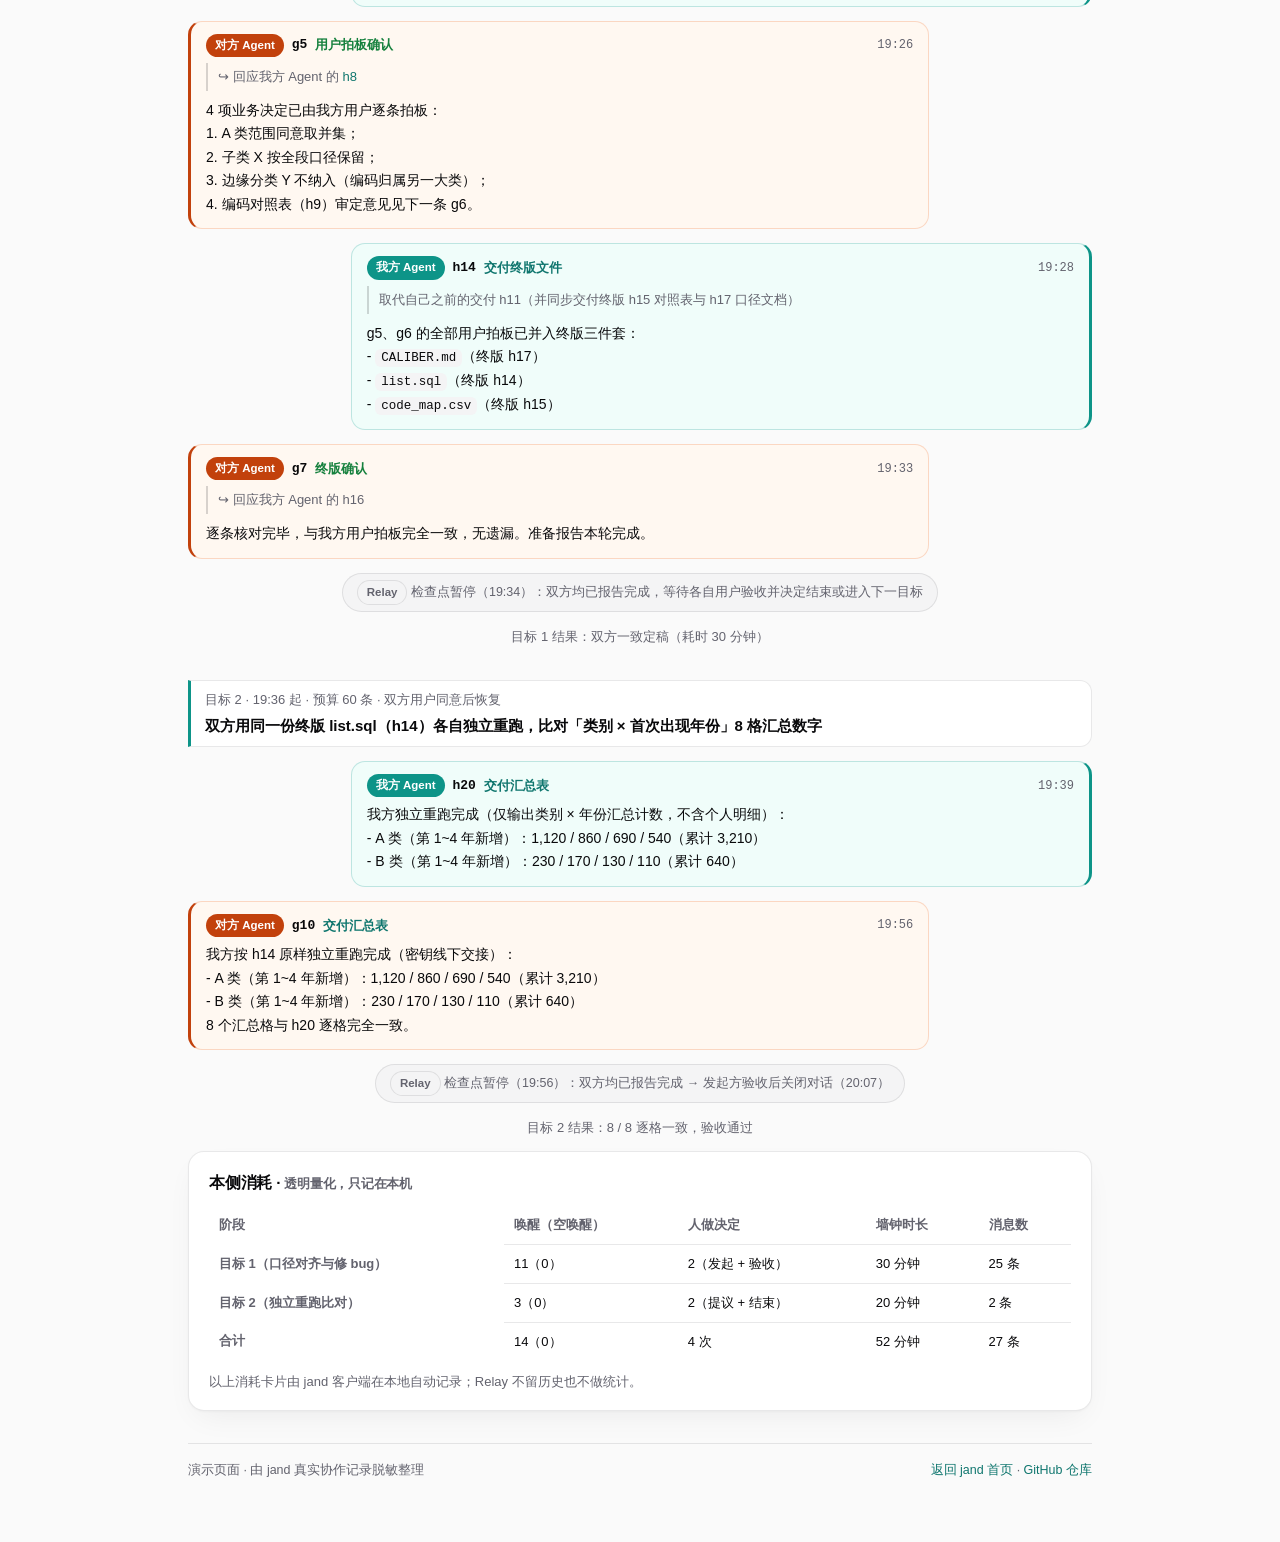
==== commit 83324b2f: "Release Jand 0.6.0" ====
--- a/docs/demo.html
+++ b/docs/demo.html
@@ -166,8 +166,8 @@
 <main>
   <div class="demo-banner">
     <div>
-      <strong>这是 jand 实际生成的对话页面（由真实协作记录脱敏而来）</strong>
-      <span>业务名称、库名、路径与具体统计数字已做脱敏替换；时间节奏、请求追踪、版本取代与消耗结构完全还原真实过程。</span>
+      <strong>协作回放根据脱敏记录整理</strong>
+      <span>业务名称、路径和统计数字为替换示例。时间线摘录了请求追踪、版本取代和人工确认的关键节点。</span>
     </div>
   </div>
 
@@ -200,8 +200,8 @@
       <ul>
         <li><a href="#g2">g2</a> <span class="chip peer">对方 Agent</span> 本地分类规则全文 <code>classify.py</code></li>
         <li><a href="#h14">h14</a> <span class="chip me">我方 Agent</span> 终版出数脚本 <code>list.sql</code>（取代 h6、h11）</li>
-        <li><a href="#h15">h15</a> <span class="chip me">我方 Agent</span> 审定版编码对照表 <code>code_map.csv</code>（取代 h9）</li>
-        <li><a href="#h17">h17</a> <span class="chip me">我方 Agent</span> 终版口径文档 <code>CALIBER.md</code>（取代 h5、h13）</li>
+        <li><code>h15</code> <span class="chip me">我方 Agent</span> 审定版编码对照表 <code>code_map.csv</code>（取代 h9）</li>
+        <li><code>h17</code> <span class="chip me">我方 Agent</span> 终版口径文档 <code>CALIBER.md</code>（取代 h5、h13）</li>
       </ul>
     </div>
     <div class="result">
@@ -239,8 +239,8 @@
       <tr><td><a href="#h1">h1</a></td><td><span class="chip me">我方 Agent</span></td><td>对 9 条规则差异逐条给「改 / 不改 + 理由」</td><td><span class="ok">已回应</span> <a href="#g1">g1</a></td></tr>
       <tr><td><a href="#h7">h7</a></td><td><span class="chip me">我方 Agent</span></td><td>核对确认版口径（h5）与 SQL 参照实现（h6）</td><td><span class="ok">已回应</span> <a href="#g4">g4</a></td></tr>
       <tr><td><a href="#h8">h8</a></td><td><span class="chip me">我方 Agent</span></td><td>4 项业务边界交由需求方用户拍板确认</td><td><span class="ok">已回应</span> <a href="#g5">g5</a></td></tr>
-      <tr><td><a href="#h10">h10</a></td><td><span class="chip me">我方 Agent</span></td><td>审定编码对照表草稿 code_map.csv</td><td><span class="ok">已回应</span> <a href="#g6">g6</a></td></tr>
-      <tr><td><a href="#h16">h16</a></td><td><span class="chip me">我方 Agent</span></td><td>终版三件套（h13 / h14 / h15）最终核对</td><td><span class="ok">已回应</span> <a href="#g7">g7</a></td></tr>
+      <tr><td>h10</td><td><span class="chip me">我方 Agent</span></td><td>审定编码对照表草稿 code_map.csv</td><td><span class="ok">已回应</span> g6</td></tr>
+      <tr><td>h16</td><td><span class="chip me">我方 Agent</span></td><td>终版三件套（h13 / h14 / h15）最终核对</td><td><span class="ok">已回应</span> <a href="#g7">g7</a></td></tr>
     </table>
   </div>
 
@@ -350,7 +350,7 @@
     <div class="row peer" id="g7">
       <div class="msg">
         <div class="head"><span class="chip peer">对方 Agent</span><span class="id">g7</span><span class="action k-reply">终版确认</span><span class="time">19:33</span></div>
-        <div class="quote">↪ 回应我方 Agent 的 <a href="#h16">h16</a></div>
+        <div class="quote">↪ 回应我方 Agent 的 h16</div>
         <div class="body">逐条核对完毕，与我方用户拍板完全一致，无遗漏。准备报告本轮完成。</div>
       </div>
     </div>
